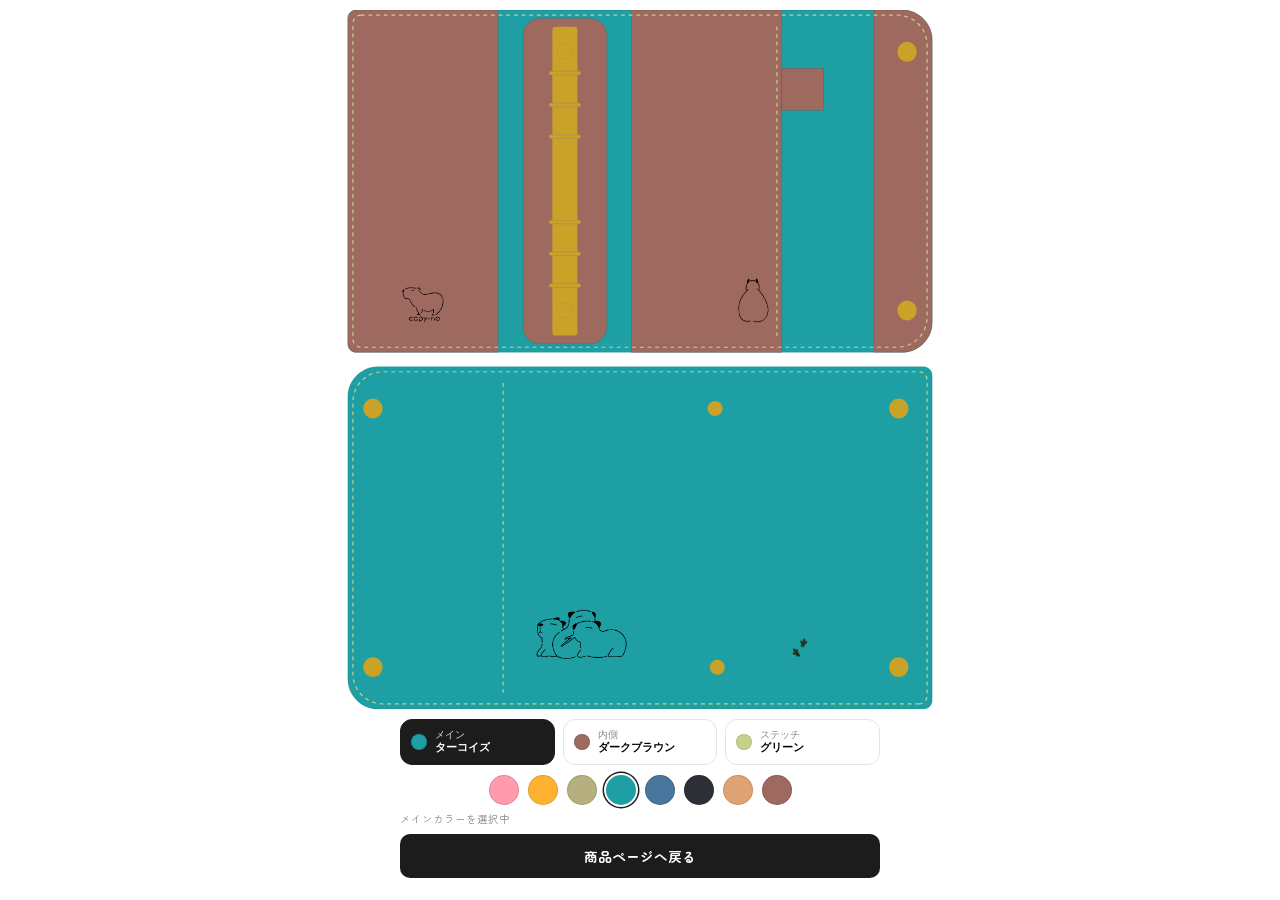
==== index.html @ d9a5193b "Add capy-no color simulator prototype Standalone color simulator for the BASE product page, letting " ====
<!DOCTYPE html>
<html lang="ja">
<head>
<meta charset="UTF-8">
<meta name="viewport" content="width=device-width, initial-scale=1.0">
<title>カラーシミュレーター | capy-no</title>
<link rel="preconnect" href="https://fonts.googleapis.com">
<link href="https://fonts.googleapis.com/css2?family=Zen+Maru+Gothic:wght@400;500;700;900&display=swap" rel="stylesheet">
<style>
  :root{
    --ink:#1c1c1c;
    --line:#e6e4e0;
    --sub:#8a8a8a;

    --main-color:#1E9FA4;
    --inner-color:#9E695F;
    --thread-color:#C7D08B;
    --hardware:#C9A227;
    --main-border:#16777B;
    --inner-border:#754A43;
  }
  *{box-sizing:border-box;}
  html,body{
    height:100%;
    margin:0;
    overflow:hidden;
    font-family:'Zen Maru Gothic', sans-serif;
    color:var(--ink);
    background:#ffffff;
  }

  .page{
    height:100vh;
    height:100dvh;
    display:flex;
    flex-direction:column;
  }

  .visually-hidden{
    position:absolute !important;
    width:1px; height:1px;
    overflow:hidden;
    clip:rect(0 0 0 0);
    white-space:nowrap;
  }

  main{
    flex:1 1 auto;
    min-height:0;
    display:flex;
    flex-direction:column;
    align-items:center;
    padding: 10px 0 8px;
  }

  .preview{
    flex:1 1 auto;
    min-height:0;
    width:95vw;
    max-width:95vw;
    display:flex;
    align-items:center;
    justify-content:center;
  }
  .preview svg{
    width:100%;
    height:auto;
    max-height:100%;
    display:block;
  }

  .c-main{ fill:var(--main-color); stroke:var(--main-border); stroke-miterlimit:10; stroke-width:.5px; transition:fill .35s ease, stroke .35s ease; }
  .c-inner{ fill:var(--inner-color); stroke:var(--inner-border); stroke-miterlimit:10; stroke-width:.5px; transition:fill .35s ease, stroke .35s ease; }
  .c-thread{ fill:none; stroke:var(--thread-color); stroke-dasharray:5 8; stroke-width:2px; stroke-linecap:round; transition:stroke .35s ease; }
  .c-hardware-fill{ fill:#c9a227; }
  .c-hardware-fill2{ fill:#c9a227; }
  .c-hardware-bar{ fill:#c9a227; stroke:#a58756; }
  .c-hardware-line{ fill:none; stroke:rgba(165,135,86,.5); stroke-linejoin:round; stroke-linecap:round; }

  .controls{
    flex:0 0 auto;
    width:100%;
    max-width:520px;
    padding: 10px 20px 14px;
  }

  .summary{
    display:flex;
    gap:8px;
    margin-bottom:10px;
  }
  .chip{
    flex:1;
    height:46px;
    display:flex;
    align-items:center;
    gap:8px;
    padding:0 10px;
    border-radius:12px;
    border:1px solid var(--line);
    background:#fff;
    cursor:pointer;
  }
  .chip.active{
    border-color:var(--ink);
    background:var(--ink);
    color:#fff;
  }
  .chip.active .chip-label{ color:#ddd; }
  .chip .swatch-dot{
    width:16px;height:16px;border-radius:50%;
    flex:0 0 auto;
    box-shadow: inset 0 0 0 1px rgba(0,0,0,.1);
  }
  .chip-text{ display:flex; flex-direction:column; line-height:1.25; text-align:left; min-width:0; }
  .chip .chip-label{ font-size:9.5px; color:var(--sub); white-space:nowrap; }
  .chip .chip-value{
    font-size:11px;
    font-weight:700;
    white-space:nowrap;
    overflow:hidden;
    text-overflow:ellipsis;
  }

  .palette-row{
    display:flex;
    justify-content:center;
    gap:9px;
    margin-bottom:6px;
  }
  .swatch{
    width:30px;
    height:30px;
    border-radius:50%;
    border:none;
    cursor:pointer;
    position:relative;
    box-shadow: inset 0 0 0 1px rgba(0,0,0,.12);
  }
  .swatch:focus-visible{ outline:2px solid var(--ink); outline-offset:2px; }
  .swatch.selected{
    box-shadow: 0 0 0 2px #fff, 0 0 0 3.5px var(--ink);
  }

  .foot-row{
    display:flex;
    justify-content:space-between;
    align-items:center;
  }
  .active-label{
    font-size:10.5px;
    color:var(--sub);
  }
  .note{
    font-size:9.5px;
    color:var(--sub);
  }

  .back-btn{
    width:100%;
    margin-top:8px;
    padding:12px 0;
    border:none;
    border-radius:10px;
    background:var(--ink);
    color:#fff;
    font-family:'Zen Maru Gothic', sans-serif;
    font-size:13.5px;
    font-weight:700;
    cursor:pointer;
  }
  .back-btn:active{ opacity:.85; }

  .modal-overlay{
    display:none;
    position:fixed;
    inset:0;
    background:rgba(28,28,28,.55);
    align-items:center;
    justify-content:center;
    padding:24px;
    z-index:50;
  }
  .modal-overlay.open{ display:flex; }
  .modal-card{
    width:100%;
    max-width:340px;
    background:#fff;
    border-radius:16px;
    padding:26px 22px 22px;
    text-align:center;
  }
  .modal-title{
    font-size:15px;
    font-weight:700;
    margin:0 0 16px;
  }
  .modal-colors{
    display:flex;
    flex-direction:column;
    gap:10px;
    margin-bottom:16px;
  }
  .modal-color-row{
    display:flex;
    align-items:center;
    gap:12px;
    padding:10px 12px;
    border:1px solid var(--line);
    border-radius:10px;
    text-align:left;
  }
  .modal-color-row .dot{
    width:26px; height:26px;
    border-radius:50%;
    flex:0 0 auto;
    box-shadow: inset 0 0 0 1px rgba(0,0,0,.12);
  }
  .modal-color-row .label{
    font-size:10.5px;
    color:var(--sub);
    display:block;
  }
  .modal-color-row .value{
    font-size:14px;
    font-weight:700;
    display:block;
  }
  .modal-note{
    font-size:12px;
    color:var(--sub);
    line-height:1.7;
    margin:0 0 20px;
  }
  .modal-ok{
    width:100%;
    padding:13px 0;
    border:none;
    border-radius:10px;
    background:var(--ink);
    color:#fff;
    font-family:'Zen Maru Gothic', sans-serif;
    font-size:14px;
    font-weight:700;
    cursor:pointer;
  }
  .modal-ok:active{ opacity:.85; }

  .modal-cancel{
    display:block;
    width:100%;
    margin-top:12px;
    padding:4px 0;
    border:none;
    background:none;
    color:var(--sub);
    font-family:'Zen Maru Gothic', sans-serif;
    font-size:12px;
    text-decoration:underline;
    cursor:pointer;
  }
</style>
</head>
<body>
<div class="page">
  <h1 class="visually-hidden">システム手帳 カラーシミュレーター</h1>

  <main>
    <div class="preview">
      <svg viewBox="0 0 992.38 1187.09" xmlns="http://www.w3.org/2000/svg" preserveAspectRatio="xMidYMid meet">
        <path class="c-main" d="M14.3.12h926.93c28.16,0,51.02,22.86,51.02,51.02v479.06c0,28.16-22.86,51.02-51.02,51.02H14.3c-7.82,0-14.17-6.35-14.17-14.17V14.3C.12,6.48,6.48.12,14.3.12Z"/>
        <path class="c-inner" d="M14.3.12h240.94v581.1H14.3c-7.82,0-14.17-6.35-14.17-14.17V14.3C.12,6.48,6.48.12,14.3.12Z"/>
        <rect class="c-inner" x="482.01" y=".12" width="255.12" height="581.1"/>
        <rect class="c-inner" x="297.76" y="14.3" width="141.73" height="552.76" rx="28.35" ry="28.35"/>
        <path class="c-inner" d="M893.04.12h48.19c28.16,0,51.02,22.86,51.02,51.02v479.06c0,28.16-22.86,51.02-51.02,51.02h-48.19V.12h0Z"/>
        <rect class="c-hardware-fill" x="347.37" y="28.47" width="42.52" height="524.41" rx="5.67" ry="5.67"/>
        <ellipse class="c-hardware-line" cx="368.63" cy="70.99" rx="12.76" ry="13.13"/>
        <circle class="c-hardware-line" cx="368.63" cy="510.36" r="12.76"/>
        <rect class="c-inner" x="737.13" y="99.34" width="70.87" height="70.87"/>
        <path class="c-thread" d="M22.8,8.63h909.92c28.16,0,51.02,22.86,51.02,51.02v462.05c0,28.16-22.86,51.02-51.02,51.02H22.8c-7.82,0-14.17-6.35-14.17-14.17V22.8c0-7.82,6.35-14.17,14.17-14.17Z"/>
        <line class="c-thread" x1="728.63" y1="28.47" x2="728.63" y2="552.88"/>
        <ellipse class="c-hardware-fill2" cx="949.73" cy="70.99" rx="16.51" ry="17"/>
        <ellipse class="c-hardware-fill2" cx="949.73" cy="510.36" rx="16.51" ry="17"/>
        <rect class="c-hardware-bar" x="341.7" y="211.87" width="53.86" height="6.24" rx="3.12" ry="3.12"/>
        <rect class="c-hardware-bar" x="341.7" y="357.01" width="53.86" height="6.24" rx="3.12" ry="3.12"/>
        <rect class="c-hardware-bar" x="341.7" y="410.87" width="53.86" height="6.24" rx="3.12" ry="3.12"/>
        <rect class="c-hardware-bar" x="341.7" y="104.16" width="53.86" height="6.24" rx="3.12" ry="3.12"/>
        <rect class="c-hardware-bar" x="341.7" y="158.01" width="53.86" height="6.24" rx="3.12" ry="3.12"/>
        <rect class="c-hardware-bar" x="341.7" y="464.72" width="53.86" height="6.24" rx="3.12" ry="3.12"/>
        <path class="c-main" d="M14.3,605.86h926.93c28.16,0,51.02,22.86,51.02,51.02v479.06c0,28.16-22.86,51.02-51.02,51.02H14.3c-7.82,0-14.17-6.35-14.17-14.17v-552.76c0-7.82,6.35-14.17,14.17-14.17Z" transform="translate(992.38 1792.83) rotate(180)"/>
        <path class="c-thread" d="M22.8,614.37h909.92c28.16,0,51.02,22.86,51.02,51.02v462.05c0,28.16-22.86,51.02-51.02,51.02H22.8c-7.82,0-14.17-6.35-14.17-14.17v-535.75c0-7.82,6.35-14.17,14.17-14.17Z" transform="translate(992.38 1792.83) rotate(180)"/>
        <line class="c-thread" x1="263.75" y1="634.21" x2="263.75" y2="1158.62"/>
        <ellipse class="c-hardware-fill2" cx="42.64" cy="676.73" rx="16.51" ry="17"/>
        <ellipse class="c-hardware-fill2" cx="42.64" cy="1116.1" rx="16.51" ry="17"/>
        <ellipse class="c-hardware-fill2" cx="935.68" cy="676.73" rx="16.51" ry="17"/>
        <ellipse class="c-hardware-fill2" cx="935.68" cy="1116.1" rx="16.51" ry="17"/>
        <circle class="c-hardware-fill2" cx="623.75" cy="676.73" r="12.76"/>
        <circle class="c-hardware-fill2" cx="627.51" cy="1116.1" r="12.76"/>
        <image width="289" height="245" transform="translate(92.88 471.28) scale(.24)"href="assets/logo-large.png"/>
        <image width="638" height="346" transform="translate(320.29 1018.89) scale(.24)"href="assets/logo-medium.png"/>
        <image width="47" height="70" transform="translate(751.87 1087.28) rotate(-30) scale(.24)"href="assets/pawprint-small-1.png"/>
        <image width="49" height="60" transform="translate(768.34 1067.82) scale(.24)"href="assets/pawprint-small-2.png"/>
        <image width="214" height="308" transform="translate(662.97 456.16) scale(.24)"href="assets/logo-corner.png"/>
      </svg>
    </div>

    <div class="controls">
      <div class="summary">
        <button class="chip active" data-target="main">
          <span class="swatch-dot" style="background:var(--main-color)"></span>
          <span class="chip-text"><span class="chip-label">メイン</span><span class="chip-value" id="label-main">ターコイズ</span></span>
        </button>
        <button class="chip" data-target="inner">
          <span class="swatch-dot" style="background:var(--inner-color)"></span>
          <span class="chip-text"><span class="chip-label">内側</span><span class="chip-value" id="label-inner">ダークブラウン</span></span>
        </button>
        <button class="chip" data-target="thread">
          <span class="swatch-dot" style="background:var(--thread-color)"></span>
          <span class="chip-text"><span class="chip-label">ステッチ</span><span class="chip-value" id="label-thread">グリーン</span></span>
        </button>
      </div>

      <div class="palette-row" id="palette-grid"></div>

      <div class="foot-row">
        <span class="active-label" id="active-label">メインカラーを選択中</span>
      </div>

      <button class="back-btn" id="back-btn">
        <span>商品ページへ戻る</span>
      </button>
    </div>
  </main>

  <div class="modal-overlay" id="modal-overlay">
    <div class="modal-card">
      <p class="modal-title">選んだ配色はこちらです</p>
      <div class="modal-colors" id="modal-colors"></div>
      <p class="modal-note">商品ページの「オプション」欄で、<br>ご希望のカラーを設定してから<br>ご注文をお願いいたします。</p>
      <button class="modal-ok" id="modal-ok">OK</button>
      <button class="modal-cancel" id="modal-cancel">シミュレーションに戻る</button>
    </div>
  </div>
</div>

<script>
  const MAIN_INNER_COLORS = [
    { code: "1", name: "ピンク",       hex: "#FF9BAD", border: "#D96F86" },
    { code: "2", name: "イエロー",     hex: "#FFB231", border: "#D98C18" },
    { code: "3", name: "グリーン",     hex: "#B5B07D", border: "#8F8A5D" },
    { code: "4", name: "ターコイズ",   hex: "#1E9FA4", border: "#16777B" },
    { code: "5", name: "ブルー",       hex: "#48769D", border: "#365A78" },
    { code: "6", name: "ブラック",     hex: "#2C2F35", border: "#191B1F" },
    { code: "7", name: "ブラウン",     hex: "#DFA272", border: "#B97A4E" },
    { code: "8", name: "ダークブラウン", hex: "#9E695F", border: "#754A43" }
  ];

  const STITCH_COLORS = [
    { code: "a", name: "ピンク",       hex: "#FFCCD7" },
    { code: "b", name: "イエロー",     hex: "#FEBE0A" },
    { code: "c", name: "グリーン",     hex: "#C7D08B" },
    { code: "d", name: "ターコイズ",   hex: "#028284" },
    { code: "e", name: "ブルー",       hex: "#25549B" },
    { code: "f", name: "ブラック",     hex: "#000000" },
    { code: "g", name: "ブラウン",     hex: "#E4AE7E" },
    { code: "h", name: "ダークブラウン", hex: "#67423B" }
  ];

  const COLOR_SETS = { main: MAIN_INNER_COLORS, inner: MAIN_INNER_COLORS, thread: STITCH_COLORS };

  const state = { main: "ターコイズ", inner: "ダークブラウン", thread: "グリーン" };
  const targetLabels = { main: "メインカラー", inner: "内側カラー", thread: "ステッチカラー" };
  let activeTarget = "main";

  const root = document.documentElement;
  const grid = document.getElementById("palette-grid");
  const activeLabelEl = document.getElementById("active-label");

  function findColor(target, name){ return COLOR_SETS[target].find(c => c.name === name); }

  function applyColor(target, colorName){
    const c = findColor(target, colorName);
    state[target] = colorName;
    root.style.setProperty(`--${target}-color`, c.hex);
    if (c.border) {
      root.style.setProperty(`--${target}-border`, c.border);
    }
    document.getElementById(`label-${target}`).textContent = c.name;
    document.querySelector(`.chip[data-target="${target}"] .swatch-dot`).style.background = c.hex;
  }

  function renderPalette(){
    grid.innerHTML = "";
    COLOR_SETS[activeTarget].forEach(c => {
      const btn = document.createElement("button");
      btn.className = "swatch";
      btn.style.background = c.hex;
      btn.title = c.name;
      btn.setAttribute("aria-label", c.name);
      if (c.name === state[activeTarget]) btn.classList.add("selected");
      btn.addEventListener("click", () => {
        applyColor(activeTarget, c.name);
        renderPalette();
      });
      grid.appendChild(btn);
    });
  }

  function setActiveTarget(target){
    activeTarget = target;
    document.querySelectorAll(".chip").forEach(el => {
      el.classList.toggle("active", el.dataset.target === target);
    });
    activeLabelEl.textContent = `${targetLabels[target]}を選択中`;
    renderPalette();
  }

  document.querySelectorAll(".chip").forEach(chip => {
    chip.addEventListener("click", () => setActiveTarget(chip.dataset.target));
  });

  const targetOrder = ["main", "inner", "thread"];
  const modalOverlay = document.getElementById("modal-overlay");
  const modalColors = document.getElementById("modal-colors");

  function openConfirmModal(){
    modalColors.innerHTML = "";
    targetOrder.forEach(t => {
      const c = findColor(t, state[t]);
      const row = document.createElement("div");
      row.className = "modal-color-row";
      row.innerHTML = `
        <span class="dot" style="background:${c.hex}"></span>
        <span>
          <span class="label">${targetLabels[t]}</span>
          <span class="value">${c.code}.${c.name}</span>
        </span>`;
      modalColors.appendChild(row);
    });
    modalOverlay.classList.add("open");
  }

  document.getElementById("back-btn").addEventListener("click", openConfirmModal);

  // 商品ページの固定URL（referrerが取得できない場合の最終手段）。
  const PRODUCT_PAGE_URL = "https://capyno.official.ec/items/127831158";

  function isSafeHttpUrl(url){
    try {
      const u = new URL(url, window.location.href);
      return u.protocol === "http:" || u.protocol === "https:";
    } catch {
      return false;
    }
  }

  function resolveBackUrl(){
    // 1. リンクに付与された ?back=<商品ページURL> を優先
    //    （商品説明欄に貼るリンクをこの形式にすることで、referrerが
    //    ブラウザ設定等でブロックされても確実に商品ページへ戻せる）
    const paramBack = new URLSearchParams(window.location.search).get("back");
    if (paramBack && isSafeHttpUrl(paramBack)) return paramBack;

    // 2. document.referrer（同一タブでBASE商品ページから遷移してきた場合）
    if (document.referrer && isSafeHttpUrl(document.referrer)) return document.referrer;

    // 3. 固定の商品ページURL
    if (PRODUCT_PAGE_URL && isSafeHttpUrl(PRODUCT_PAGE_URL)) return PRODUCT_PAGE_URL;

    return null;
  }

  document.getElementById("modal-ok").addEventListener("click", () => {
    const backUrl = resolveBackUrl();
    if (backUrl) {
      window.location.href = backUrl;
    } else {
      window.history.back();
    }
  });

  document.getElementById("modal-cancel").addEventListener("click", () => {
    modalOverlay.classList.remove("open");
  });

  renderPalette();
</script>
</body>
</html>
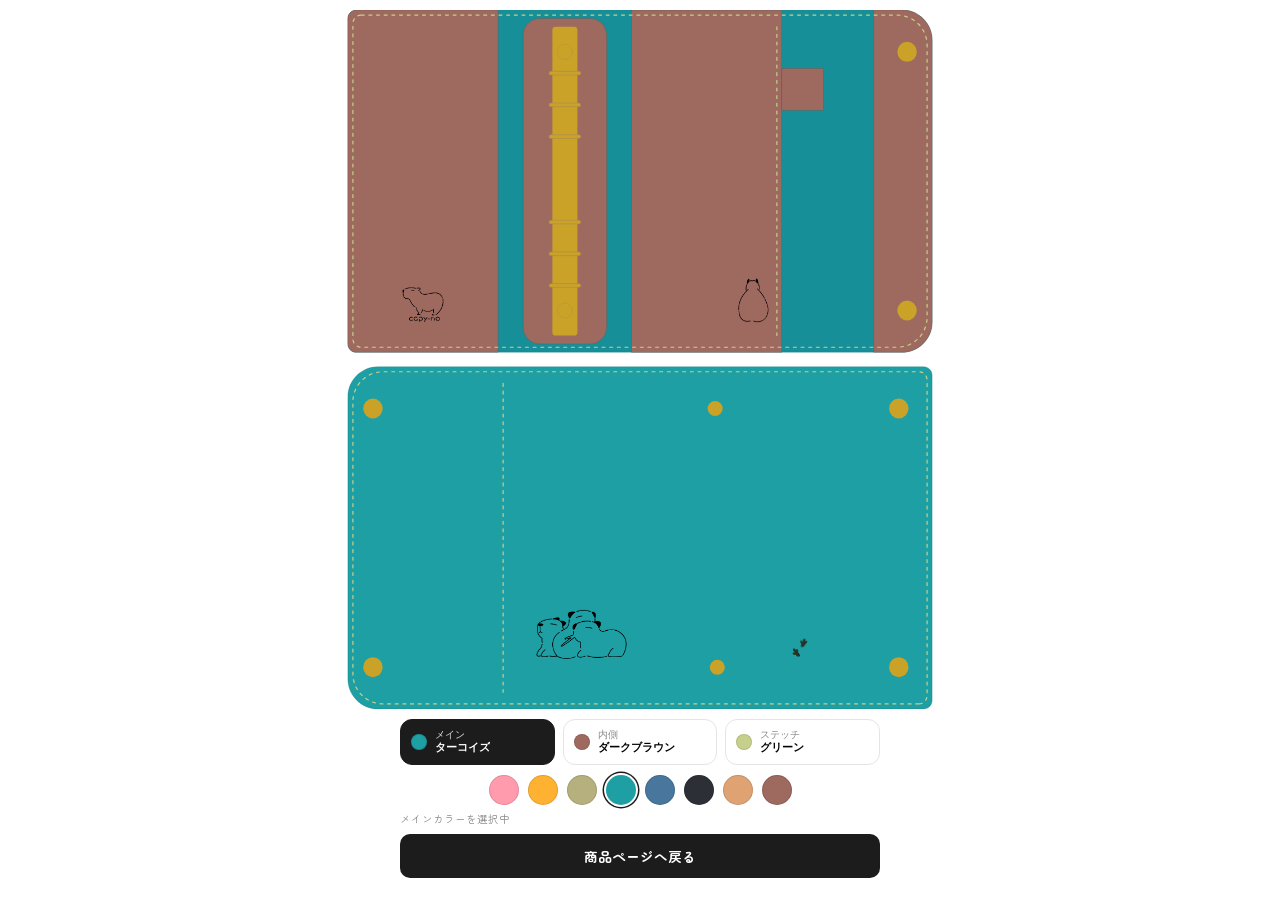
==== commit 010862cc: "Add leather suede-side (床面) color linked to main color selection Adds a c-main-suede region on the c" ====
--- a/index.html
+++ b/index.html
@@ -4,6 +4,14 @@
 <meta charset="UTF-8">
 <meta name="viewport" content="width=device-width, initial-scale=1.0">
 <title>カラーシミュレーター | capy-no</title>
+<!-- Google tag (gtag.js) -->
+<script async src="https://www.googletagmanager.com/gtag/js?id=G-CZFLJF0Y0Q"></script>
+<script>
+  window.dataLayer = window.dataLayer || [];
+  function gtag(){dataLayer.push(arguments);}
+  gtag('js', new Date());
+  gtag('config', 'G-CZFLJF0Y0Q');
+</script>
 <link rel="preconnect" href="https://fonts.googleapis.com">
 <link href="https://fonts.googleapis.com/css2?family=Zen+Maru+Gothic:wght@400;500;700;900&display=swap" rel="stylesheet">
 <style>
@@ -13,6 +21,7 @@
     --sub:#8a8a8a;
 
     --main-color:#1E9FA4;
+    --main-suede-color:#168F98;
     --inner-color:#9E695F;
     --thread-color:#C7D08B;
     --hardware:#C9A227;
@@ -70,6 +79,7 @@
   }
 
   .c-main{ fill:var(--main-color); stroke:var(--main-border); stroke-miterlimit:10; stroke-width:.5px; transition:fill .35s ease, stroke .35s ease; }
+  .c-main-suede{ fill:var(--main-suede-color); stroke:var(--main-border); stroke-miterlimit:10; stroke-width:.5px; transition:fill .35s ease, stroke .35s ease; }
   .c-inner{ fill:var(--inner-color); stroke:var(--inner-border); stroke-miterlimit:10; stroke-width:.5px; transition:fill .35s ease, stroke .35s ease; }
   .c-thread{ fill:none; stroke:var(--thread-color); stroke-dasharray:5 8; stroke-width:2px; stroke-linecap:round; transition:stroke .35s ease; }
   .c-hardware-fill{ fill:#c9a227; }
@@ -268,7 +278,7 @@
   <main>
     <div class="preview">
       <svg viewBox="0 0 992.38 1187.09" xmlns="http://www.w3.org/2000/svg" preserveAspectRatio="xMidYMid meet">
-        <path class="c-main" d="M14.3.12h926.93c28.16,0,51.02,22.86,51.02,51.02v479.06c0,28.16-22.86,51.02-51.02,51.02H14.3c-7.82,0-14.17-6.35-14.17-14.17V14.3C.12,6.48,6.48.12,14.3.12Z"/>
+        <path class="c-main-suede" d="M14.3.12h926.93c28.16,0,51.02,22.86,51.02,51.02v479.06c0,28.16-22.86,51.02-51.02,51.02H14.3c-7.82,0-14.17-6.35-14.17-14.17V14.3C.12,6.48,6.48.12,14.3.12Z"/>
         <path class="c-inner" d="M14.3.12h240.94v581.1H14.3c-7.82,0-14.17-6.35-14.17-14.17V14.3C.12,6.48,6.48.12,14.3.12Z"/>
         <rect class="c-inner" x="482.01" y=".12" width="255.12" height="581.1"/>
         <rect class="c-inner" x="297.76" y="14.3" width="141.73" height="552.76" rx="28.35" ry="28.35"/>
@@ -345,14 +355,14 @@
 
 <script>
   const MAIN_INNER_COLORS = [
-    { code: "1", name: "ピンク",       hex: "#FF9BAD", border: "#D96F86" },
-    { code: "2", name: "イエロー",     hex: "#FFB231", border: "#D98C18" },
-    { code: "3", name: "グリーン",     hex: "#B5B07D", border: "#8F8A5D" },
-    { code: "4", name: "ターコイズ",   hex: "#1E9FA4", border: "#16777B" },
-    { code: "5", name: "ブルー",       hex: "#48769D", border: "#365A78" },
-    { code: "6", name: "ブラック",     hex: "#2C2F35", border: "#191B1F" },
-    { code: "7", name: "ブラウン",     hex: "#DFA272", border: "#B97A4E" },
-    { code: "8", name: "ダークブラウン", hex: "#9E695F", border: "#754A43" }
+    { code: "1", name: "ピンク",       hex: "#FF9BAD", border: "#D96F86", suede: "#E8787D" },
+    { code: "2", name: "イエロー",     hex: "#FFB231", border: "#D98C18", suede: "#EFA13A" },
+    { code: "3", name: "グリーン",     hex: "#B5B07D", border: "#8F8A5D", suede: "#9C9168" },
+    { code: "4", name: "ターコイズ",   hex: "#1E9FA4", border: "#16777B", suede: "#168F98" },
+    { code: "5", name: "ブルー",       hex: "#48769D", border: "#365A78", suede: "#527994" },
+    { code: "6", name: "ブラック",     hex: "#2C2F35", border: "#191B1F", suede: "#35383D" },
+    { code: "7", name: "ブラウン",     hex: "#DFA272", border: "#B97A4E", suede: "#C77C4A" },
+    { code: "8", name: "ダークブラウン", hex: "#9E695F", border: "#754A43", suede: "#68413D" }
   ];
 
   const STITCH_COLORS = [
@@ -384,6 +394,9 @@
     root.style.setProperty(`--${target}-color`, c.hex);
     if (c.border) {
       root.style.setProperty(`--${target}-border`, c.border);
+    }
+    if (target === "main" && c.suede) {
+      root.style.setProperty("--main-suede-color", c.suede);
     }
     document.getElementById(`label-${target}`).textContent = c.name;
     document.querySelector(`.chip[data-target="${target}"] .swatch-dot`).style.background = c.hex;
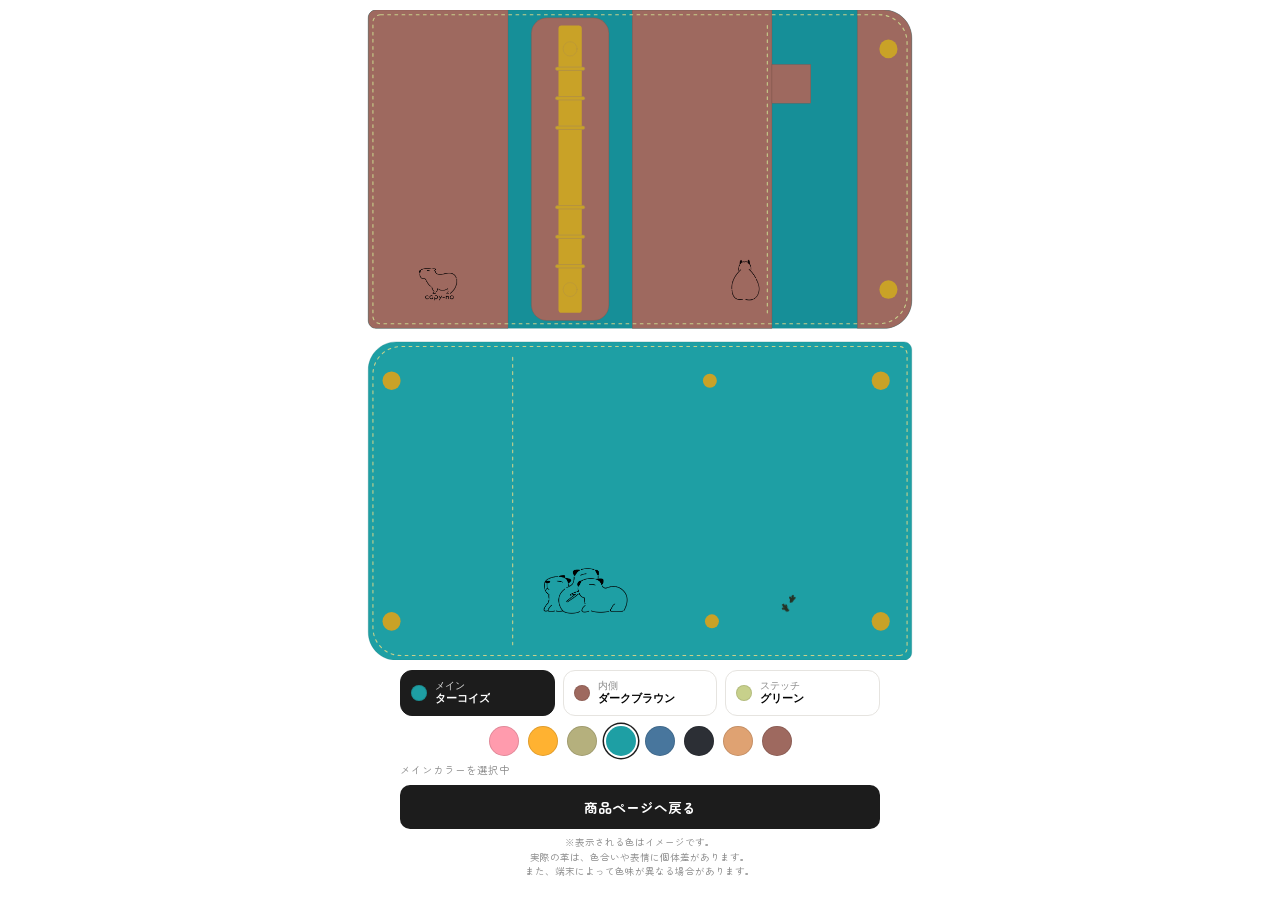
==== commit 30ce4af8: "Add color-accuracy disclaimer below the back-to-product button Kept compact so the layout still fits" ====
--- a/index.html
+++ b/index.html
@@ -161,9 +161,12 @@
     font-size:10.5px;
     color:var(--sub);
   }
-  .note{
+  .disclaimer{
+    margin:6px 0 0;
     font-size:9.5px;
+    line-height:1.5;
     color:var(--sub);
+    text-align:center;
   }
 
   .back-btn{
@@ -339,6 +342,7 @@
       <button class="back-btn" id="back-btn">
         <span>商品ページへ戻る</span>
       </button>
+      <p class="disclaimer">※表示される色はイメージです。<br>実際の革は、色合いや表情に個体差があります。<br>また、端末によって色味が異なる場合があります。</p>
     </div>
   </main>
 
